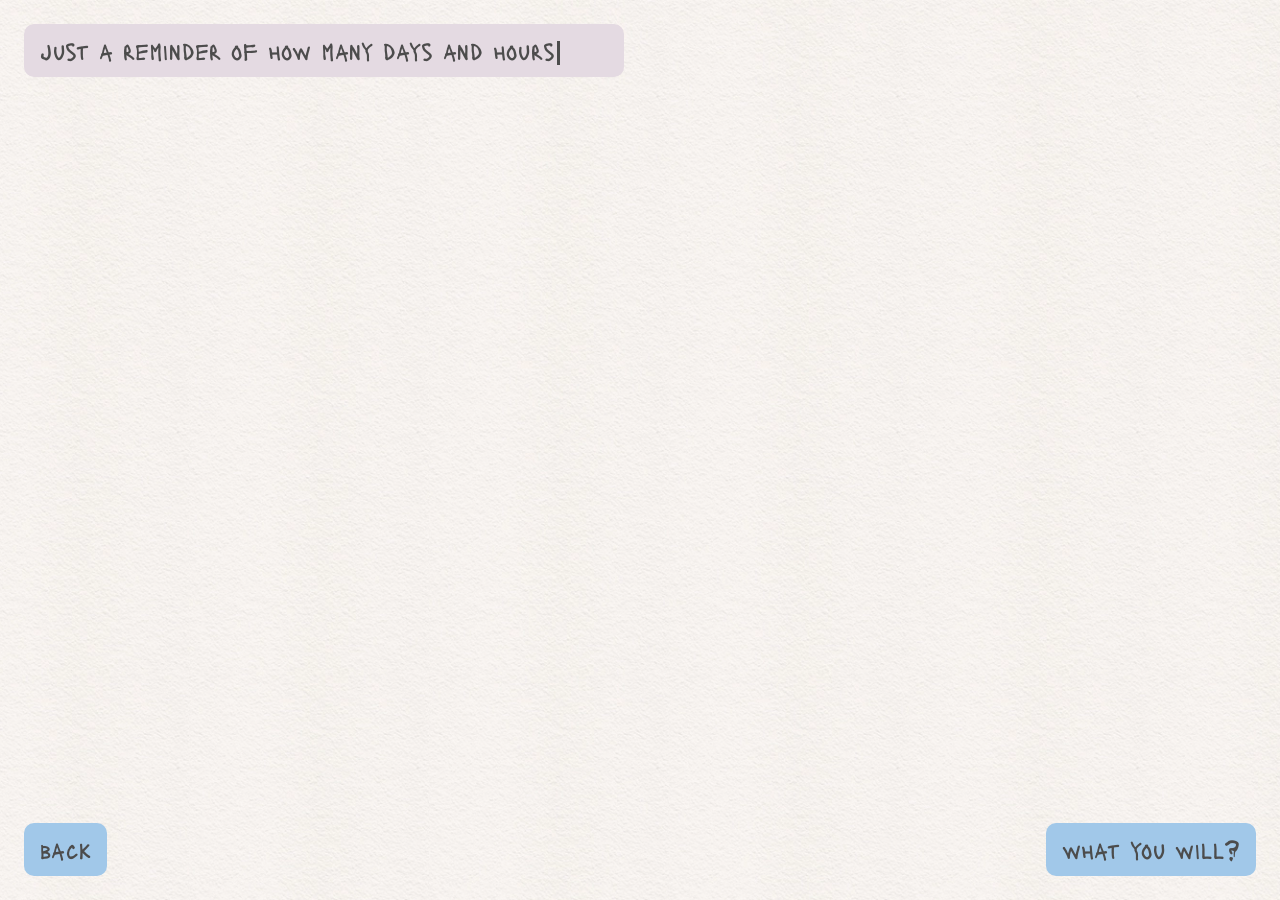
==== blobAttention.html @ 8530b4f0 "added blob scene & tried height fix" ====
<!doctype html>
<html lang="en">
  <head>
    <meta charset="UTF-8" />
    <title>Eight Hours</title>
    <link rel="stylesheet" type="text/css" href="style.css" />
        <meta name="viewport" content="width=device-width, initial-scale=1.0" />

  </head>
  <body>
    <div class="chat">
      <p>
        just a reminder of how many days and hours of life are left until
        someone my age reaches life expectancy
      </p>
      <p>
        these numbers carry so much weight and significance that they are eating
        me up from the inside like a time bomb
      </p>
      <p>some simple maths of existence</p>
    </div>
    <div class="blob-container" id="blob">
      <!-- Example file items; replace with your own -->
      <div class="file-item">
        <img src="imgs\calendarPie.jpg" alt="File 1" />
        <div class="title">calendarPie</div>
        <div class="meta">JPG • 2.4 MB<br />2026-03-12</div>
      </div>

      <div class="file-item">
        <img src="imgs\deluluBiz.jpg" alt="File 2" />
        <div class="title">deluluBiz</div>
        <div class="meta">JPG • 1.1 MB<br />2025-01-05</div>
      </div>

      <div class="file-item">
        <img src="imgs\restCreatures.jpg" alt="File 3" />
        <div class="title">restCreatures</div>
        <div class="meta">JPG • 18 KB<br />2023-11-20</div>
      </div>

      <div class="file-item">
        <img src="imgs\wheel.png" alt="File 4" />
        <div class="title">Wheel</div>
        <div class="meta">PNG • 3.8 MB<br />2025-06-01</div>
      </div>

      <div class="file-item">
        <img src="Project (20260610094150).jpg" alt="File 5" />
        <div class="title">Project Plan</div>
        <div class="meta">JPG • 5.2 MB<br />2024-09-18</div>
      </div>

      <div class="file-item">
        <img src="Project (20260610102635).jpg" alt="File 6" />
        <div class="title">Week plan</div>
        <div class="meta">JPG • 24 MB<br />2025-02-10</div>
      </div>
      <div class="file-item">
        <img src="Project (20260610102644).jpg" alt="File 6" />
        <div class="title">to do</div>
        <div class="meta">JPG • 24 MB<br />2025-02-10</div>
      </div>
      <div class="file-item">
        <img src="Project (20260610102722).jpg" alt="File 6" />
        <div class="title">Game design research</div>
        <div class="meta">JPG • 24 MB<br />2025-02-10</div>
      </div>
      //dublicate
      <div class="file-item">
        <img src="Project (20260610102732).jpg" alt="File 1" />
        <div class="title">Process</div>
        <div class="meta">JPG • 2.4 MB<br />2024-03-12</div>
      </div>

      <div class="file-item">
        <img src="Project (20260610102746).jpg" alt="File 2" />
        <div class="title">Game design</div>
        <div class="meta">PNG • 1.1 MB<br />2025-01-05</div>
      </div>

      <div class="file-item">
        <img src="Project (20260610102746).jpg" alt="File 3" />
        <div class="title">Next steps</div>
        <div class="meta">JPG • 18 KB<br />2023-11-20</div>
      </div>

      <div class="file-item">
        <img src="Project (20260610102838).jpg" alt="File 4" />
        <div class="title">Curiosity map</div>
        <div class="meta">JPG • 3.8 MB<br />2025-06-01</div>
      </div>
    </div>
    <footer>
      <a href="calendarPie.html" class="button">back</a>
      <a href="planning.html" class="button">what you will?</a>
    </footer>

    <script src="typewritter.js"></script>
    <script>
      const blob = document.getElementById("blob");
      const items = Array.from(blob.querySelectorAll(".file-item"));

      // Helper: random float in range
      const rand = (min, max) => Math.random() * (max - min) + min;

      // Helper: random sign
      const sign = () => (Math.random() > 0.5 ? 1 : -1);

      items.forEach((item, i) => {
        const rect = blob.getBoundingClientRect();
        const itemW = item.offsetWidth;
        const itemH = item.offsetHeight;

        // Keep items somewhat inside the blob (with padding)
        const padding = 40;
        const maxX = rect.width - itemW - padding * 2;
        const maxY = rect.height - itemH - padding * 2;

        // Random base offset
        const x0 = rand(padding, maxX + padding);
        const y0 = rand(padding, maxY + padding);

        // Generate 3 additional keyframe offsets around the base
        const x1 = x0 + rand(-60, 60);
        const y1 = y0 + rand(-60, 60);
        const x2 = x0 + rand(-90, 90);
        const y2 = y0 + rand(-90, 90);
        const x3 = x0 + rand(-40, 40);
        const y3 = y0 + rand(-40, 40);

        // Slight rotation drift
        const rot0 = rand(-6, 6);
        const rot1 = rot0 + rand(-8, 8);
        const rot2 = rot0 + rand(-10, 10);
        const rot3 = rot0 + rand(-6, 6);

        // Random duration and delay for organic feel
        const duration = rand(22, 35); // seconds
        const delay = rand(0, -15); // negative to desync start

        item.style.setProperty("--x0", `${x0}px`);
        item.style.setProperty("--y0", `${y0}px`);
        item.style.setProperty("--x1", `${x1}px`);
        item.style.setProperty("--y1", `${y1}px`);
        item.style.setProperty("--x2", `${x2}px`);
        item.style.setProperty("--y2", `${y2}px`);
        item.style.setProperty("--x3", `${x3}px`);
        item.style.setProperty("--y3", `${y3}px`);

        item.style.setProperty("--rot0", `${rot0}deg`);
        item.style.setProperty("--rot1", `${rot1}deg`);
        item.style.setProperty("--rot2", `${rot2}deg`);
        item.style.setProperty("--rot3", `${rot3}deg`);

        item.style.setProperty("--duration", `${duration}s`);
        item.style.setProperty("--delay", `${delay}s`);
      });

      // Optional: re-calculate on resize to keep items inside
      window.addEventListener("resize", () => {
        location.reload(); // simple approach; can be refined if needed
      });
    </script>
  </body>
</html>
---- style.css ----
@import url("https://fonts.googleapis.com/css2?family=Lacquer&display=swap");

:root {
  --text-color: #4c4c4c;
  --bubble-color: #e4dae2;
  --button-color: #a1c8e9;
}

* {
  box-sizing: border-box;
}

body {
  background: url("whitePaper.webp") no-repeat center center fixed;
  background-size: cover;
  color: var(--text-color);
  font-family: "Lacquer", cursive;
  margin: 0;
  padding: 0;
  display: flex;
  flex-direction: column;
  /* justify-content: space-between; */
  min-height: 100vh;
  min-height: 100dvh;

  position: relative;
  overflow-x: hidden;
}

.intro {
  background: url("imgs/deluluBiz.jpg") no-repeat center center fixed;
}

.rest {
  background: url("imgs/restCreatures.jpg") no-repeat center bottom fixed;
  background-size: cover;
}

.calendarPie {
  background: url("imgs/calendarPie(1).jpg") no-repeat center center fixed;
  background-size: cover;
}

.countdown {
  background: url("imgs/counterBG.jpg") no-repeat center center fixed;
  background-size: cover;
}

.chat {
  display: flex;
  flex-direction: column;
  margin: 24px;
  gap: 8px;
  max-width: 600px;
  z-index: 10;
}

h1 {
  font-size: 5rem;
  margin: 0;
}

h2 {
  font-size: 2rem;
  margin: 0;
}

p {
  font-size: 1.5rem;
  margin: 0;
}

p.strong {
  font-size: 2rem;
}

.chat h1,
.chat h2,
.chat p {
  max-width: 100%;
  word-wrap: break-word;

  color: var(--text-color);
  background-color: var(--bubble-color);
  padding: 12px 16px;
  border-radius: 10px;
  /* box-shadow: 0 2px 4px rgba(0, 0, 0, 0.1); */
}

.chat p {
  /* font-family: "Courier New", monospace; */
  overflow-wrap: break-word;
  min-height: 1.8em;
  opacity: 0;
}

.chat p.visible {
  opacity: 1;
}

.chat p.is-typing::after {
  content: "";
  display: inline-block;
  width: 0.12em;
  height: 1em;
  background-color: currentColor;
  vertical-align: text-bottom;
  margin-left: 0.08em;
  animation: blink-caret 0.8s steps(1, end) infinite;
}

@keyframes blink-caret {
  0%,
  50% {
    opacity: 1;
  }
  50.01%,
  100% {
    opacity: 0;
  }
}

.button,
button {
  background-color: var(--button-color);
  color: var(--text-color);
  font-size: 1.5rem;
  text-decoration: none;
  padding: 12px 16px;
  border-radius: 10px;
  cursor: pointer;
  border: none;
  font-family: "Lacquer", cursive;
}

#planButton {
  position: absolute;
  bottom: 50%;
  right: 50%;
  transform: translate(50%, 50%);
  align-self: center;
  z-index: 10;
}

footer {
  display: flex;
  justify-content: space-between;
  padding: 24px;
  gap: 8px;
  position: fixed;
  bottom: 0;
  width: 100vw;
}

.wheel {
  position: absolute;
  top: 0;
  left: 0;
  display: flex;
  justify-content: center;
  align-items: center;
  width: 100vw;
  height: 100vh;
  overflow: hidden;
  z-index: -1;
}

.wheel img {
  width: 100%;
  height: 100%;
  object-fit: contain;
  animation: slow-rotate 20s linear infinite;
  transform-origin: center;
}

@keyframes slow-rotate {
  from {
    transform: rotate(0deg);
  }
  to {
    transform: rotate(360deg);
  }
}

.app-shell {
  min-height: 30vh;
  flex: 2;
  display: flex;
  flex-direction: column;
}

.board {
  width: 100%;

  flex: 2;
}

.app-header {
  display: none;
  /* align-items: end;
  display: flex;
  justify-content: space-between;
  margin: 0;
  max-width: 1240px;
  padding: 24px;
  position: relative;
  z-index: 2; */
}

.notes {
  min-height: 50vh;
}

.note {
  color: var(--text-color);
}

.hidden-board-msg {
  font-size: 5rem;

  text-align: center;
  margin-top: 10px;
  z-index: 0;
  max-width: 800px;
  /* color: #4670bf; */
}

.msg {
  position: absolute;
  top: 0;
  left: 0;
  right: 0;
  bottom: 0;
  display: flex;
  flex-direction: column;
  align-items: center;
  justify-content: center;
}

.clock {
  display: flex;
  flex-direction: column;
  align-items: center;
  justify-content: flex-end;
  gap: 24px;
  font-size: 2rem;
  padding: 24px 24px 80px;
  position: absolute;
  width: 100%;
  height: 100%;
  z-index: -1;
}

.clock h2 {
  font-size: 6rem;
  margin: 0;
}

.days,
.hours,
.minutes,
.seconds {
  display: flex;
  flex-direction: column;
  align-items: center;
  gap: 8px;
}

#sketch-holder {
  width: 100%;
  height: 100%;
  box-sizing: border-box;
  display: flex;
  justify-content: center;
  align-items: center;
  position: absolute;
  top: 0;
  left: 0;
  z-index: -1;
  mix-blend-mode: multiply;
}
canvas {
  width: 100%;

  display: block;
  mix-blend-mode: multiply;
}

/* button {
  background: var(--coral);
  border: 0;
  color: var(--ink);
  cursor: pointer;
  font:
    500 16px "Outfit",
    sans-serif;
  margin-left: 25px;
  padding: 11px 15px;
  position: absolute;
  bottom: 24px;
  right: 24px;
} */

main {
  padding: 24px clamp(22px, 6vw, 84px);
  display: flex;
  flex-direction: column;
  /* height: 100vh; */
  box-sizing: border-box;
}

/* chartpie */
.chart-wrapper {
  display: flex;
  flex-direction: row-reverse;
  align-items: center;
  text-align: center;
  position: relative;
  height: 30vh;
  width: 100%;
  gap: 16px;
}

svg {
  /* flex:2; */
  width: min(80vw, 100vw);
  display: block;
  cursor: grab;
  touch-action: none;
  user-select: none;
  /* position:absolute;
  right:-25%;
  top:-25%; */
  margin: 0 -25% 0 0;
  transform: rotate(-90deg);
  mix-blend-mode: multiply;
}

svg.dragging {
  cursor: grabbing;
}

.slice {
  stroke: #f2eee8;
  stroke-width: 2;
}

.marker {
  fill: #4c4c4c;
}

.center {
  pointer-events: none;
}

#info {
  margin-top: 1rem;
  min-height: 3rem;
  font-size: 2rem;
  z-index: 10;
  mix-blend-mode: multiply;
}

#info strong {
  display: block;
  font-size: 3rem;
}

#info span {
  color: #666;
}

.scroll-container {
  height: 100vh;
  overflow-y: auto;
}

/* Main blob container */
.blob-container {
  position: relative;
  width: min(95vw, 100vw);
  height: min(80vh, 90vh);
  background: var(--blob-bg);
  border: 1px solid var(--blob-border);
  border-radius: 60% 40% 30% 70% / 60% 30% 70% 40%;
  overflow: hidden;
  animation: blob-morph 18s ease-in-out infinite;
  box-shadow:
    0 0 40px rgba(255, 255, 255, 0.06),
    inset 0 0 60px rgba(255, 255, 255, 0.03);
}

@keyframes blob-morph {
  0%,
  100% {
    border-radius: 60% 40% 30% 70% / 60% 30% 70% 40%;
  }
  25% {
    border-radius: 55% 45% 35% 65% / 55% 35% 65% 45%;
  }
  50% {
    border-radius: 65% 35% 25% 75% / 65% 35% 65% 35%;
  }
  75% {
    border-radius: 58% 42% 32% 68% / 58% 32% 68% 42%;
  }
}

/* Individual file items */
.file-item {
  position: absolute;
  width: 160px;
  /* background: var(--item-bg); */
  border: 1px solid rgba(255, 255, 255, 0.12);
  /* border-radius: 12px; */
  /* padding: 10px; */
  backdrop-filter: blur(2px);
  /* box-shadow: 0 4px 18px rgba(0, 0, 0, 0.25); */
  transform: translate(-50%, -50%);
  will-change: transform;
  animation: drift var(--duration, 25s) ease-in-out infinite;
  animation-delay: var(--delay, 0s);
  font-family: courier, monospace;
}

.file-item img {
  width: 100%;
  height: 100px;
  object-fit: cover;
  /* border-radius: 8px; */
  display: block;
  margin-bottom: 8px;
  filter: saturate(0.9) contrast(1.05);
}

.file-item .title {
  font-size: 13px;
  font-weight: 600;
  margin-bottom: 4px;
  color: var(--item-text);
}

.file-item .meta {
  font-size: 11px;
  color: var(--item-subtext);
  line-height: 1.3;
}

@keyframes drift {
  0% {
    transform: translate(calc(-50% + var(--x0)), calc(-50% + var(--y0)))
      rotate(var(--rot0));
  }
  25% {
    transform: translate(calc(-50% + var(--x1)), calc(-50% + var(--y1)))
      rotate(var(--rot1));
  }
  50% {
    transform: translate(calc(-50% + var(--x2)), calc(-50% + var(--y2)))
      rotate(var(--rot2));
  }
  75% {
    transform: translate(calc(-50% + var(--x3)), calc(-50% + var(--y3)))
      rotate(var(--rot3));
  }
  100% {
    transform: translate(calc(-50% + var(--x0)), calc(-50% + var(--y0)))
      rotate(var(--rot0));
  }
}

@media (max-width: 768px) {
  body {
    height: 100vh;
    height: 100dvh;

    overflow: hidden;
    margin-bottom: 80px;
  }

  .hidden-board-msg {
    font-size: 2rem;
    max-width: 300px;
  }

  h1 {
    font-size: 2.5rem;
  }
  .chat,
  footer {
    margin: 8px;
  }

  footer {
    position: absolute;
    padding: 8px;
    bottom: 0;
    z-index: 10;
  }

  .clock {
    position: relative;
  }

  .clock h2 {
    font-size: 3rem;
  }

  .days,
  .hours,
  .minutes,
  .seconds {
    font-size: 1.2rem;
  }

  #planButton {
    position: relative;
    bottom: auto;
    right: auto;
    transform: none;
  }

  main {
    padding: 0;
  }

  .chart-wrapper {
    /* flex-direction: column-reverse;
    justify-content: flex-start;
    align-items: flex-start;
    height: auto; */
    width: 100%;
    height: auto;
    /* overflow: hidden; */
  }

  svg {
    flex: 2;
    margin: 0;
    transform: none;
    width: 200vw;
    /* position: absolute;
    right: -40%; */
    margin-right: -70%;
    top: 0;
    transform: rotate(-90deg);
  }

  #info {
    width: 25%;
  }
}
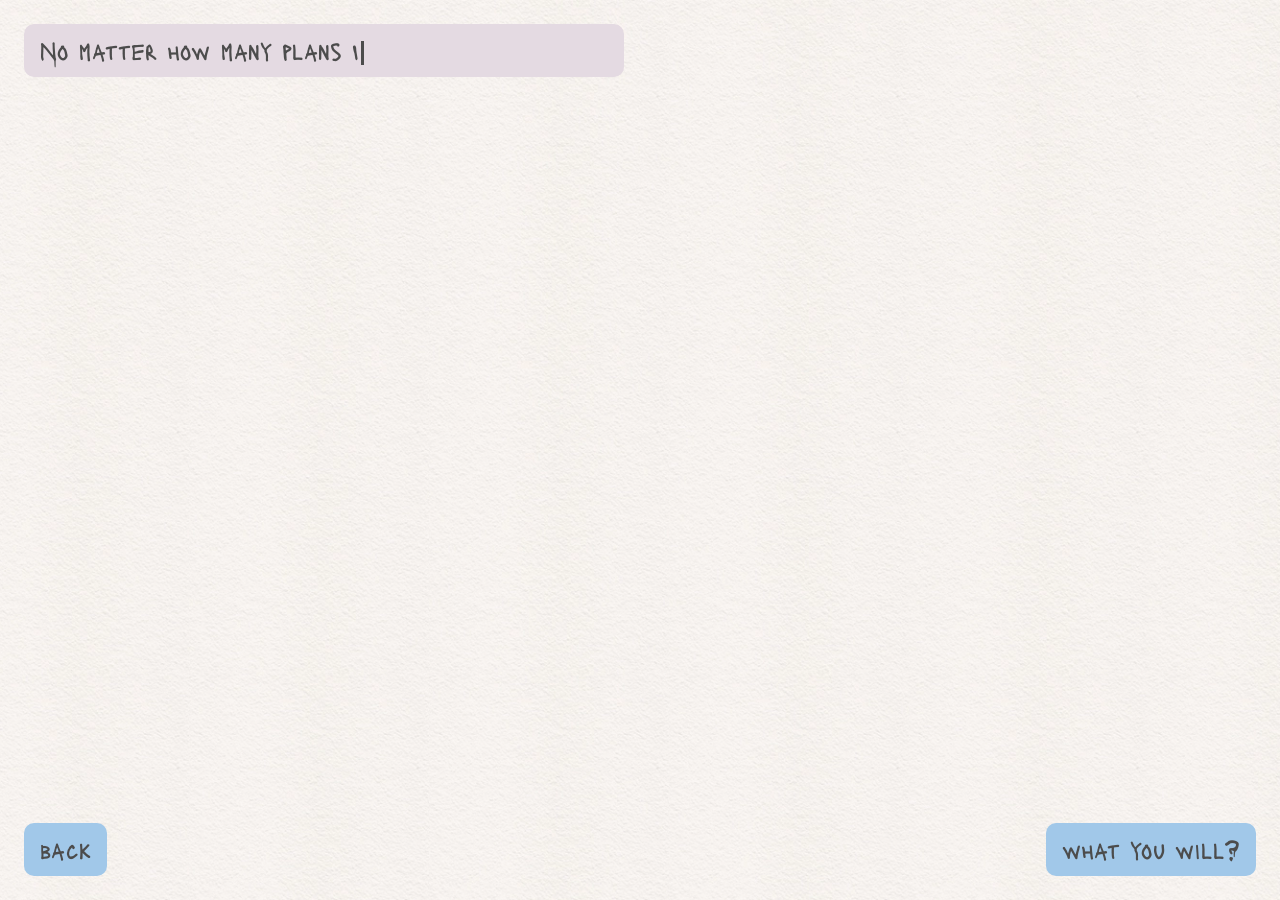
==== commit 64cf2241: "fixed bugs & height issues" ====
--- a/blobAttention.html
+++ b/blobAttention.html
@@ -4,20 +4,23 @@
     <meta charset="UTF-8" />
     <title>Eight Hours</title>
     <link rel="stylesheet" type="text/css" href="style.css" />
-        <meta name="viewport" content="width=device-width, initial-scale=1.0" />
-
+    <meta name="viewport" content="width=device-width, initial-scale=1.0" />
   </head>
   <body>
     <div class="chat">
       <p>
-        just a reminder of how many days and hours of life are left until
-        someone my age reaches life expectancy
+        No matter how many plans I make, "the map is not the territory, the word
+        is not the thing", someone said.
       </p>
       <p>
-        these numbers carry so much weight and significance that they are eating
-        me up from the inside like a time bomb
+        I organize my notes, the things I do and create, but no matter how hard
+        I try to organize my thoughts, the image always slips away from me.
       </p>
-      <p>some simple maths of existence</p>
+      <p>
+        and I remain a suspended creature, bearing many digital traces of
+        attempts to organize my desire. the week-machine will never work. I am
+        an unruly blob of becoming.
+      </p>
     </div>
     <div class="blob-container" id="blob">
       <!-- Example file items; replace with your own -->
--- a/style.css
+++ b/style.css
@@ -37,7 +37,7 @@
 }
 
 .calendarPie {
-  background: url("imgs/calendarPie(1).jpg") no-repeat center center fixed;
+  background: url("imgs/calendarPie(1).jpg") no-repeat center center scroll;
   background-size: cover;
 }
 
@@ -316,9 +316,13 @@
   align-items: center;
   text-align: center;
   position: relative;
-  height: 30vh;
+  /* height: 30vh; */
   width: 100%;
   gap: 16px;
+  position:absolute;
+  top:0;
+  bottom:0;
+  overflow:hidden;
 }
 
 svg {
@@ -334,6 +338,7 @@
   margin: 0 -25% 0 0;
   transform: rotate(-90deg);
   mix-blend-mode: multiply;
+  height: 100%;
 }
 
 svg.dragging {
@@ -471,11 +476,11 @@
 
 @media (max-width: 768px) {
   body {
-    height: 100vh;
-    height: 100dvh;
-
-    overflow: hidden;
-    margin-bottom: 80px;
+    min-height: 100vh;
+    min-height: 100dvh;
+
+    /* overflow: hidden; */
+    /* margin-bottom: 80px; */
   }
 
   .hidden-board-msg {
@@ -530,7 +535,8 @@
     align-items: flex-start;
     height: auto; */
     width: 100%;
-    height: auto;
+    position: relative;
+    /* height: auto; */
     /* overflow: hidden; */
   }
 
@@ -549,4 +555,11 @@
   #info {
     width: 25%;
   }
-}
+
+  .plan-container{
+    min-height: 40vh;
+    display:flex;
+    justify-content:center;
+  }
+
+}
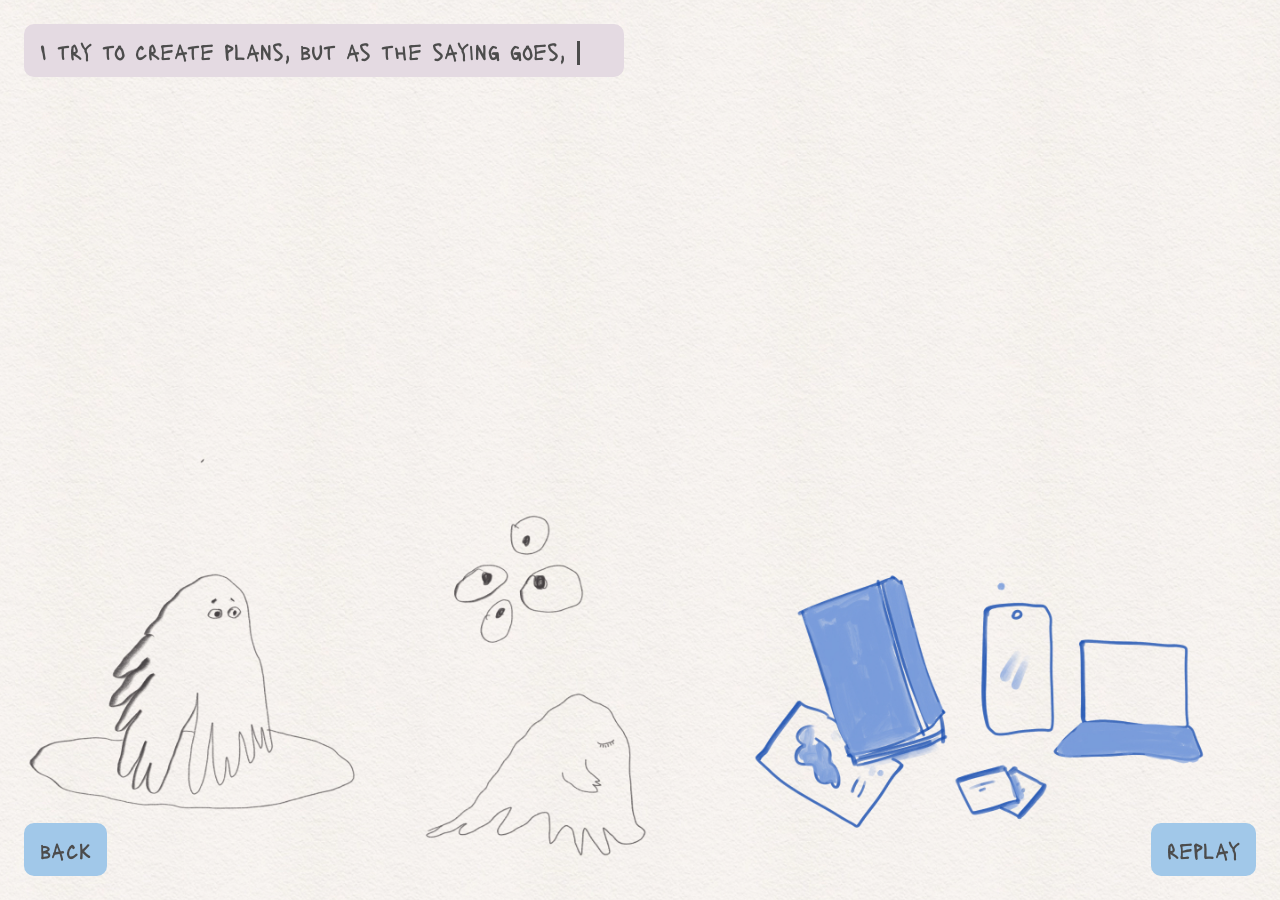
==== commit 0224e6ab: "texts & pie position" ====
--- a/blobAttention.html
+++ b/blobAttention.html
@@ -6,27 +6,24 @@
     <link rel="stylesheet" type="text/css" href="style.css" />
     <meta name="viewport" content="width=device-width, initial-scale=1.0" />
   </head>
-  <body>
+  <body class="blobAttention">
     <div class="chat">
       <p>
-        No matter how many plans I make, "the map is not the territory, the word
-        is not the thing", someone said.
+        I try to create plans, but as the saying goes, "the map is not the
+        territory, the word is not the thing."
       </p>
       <p>
-        I organize my notes, the things I do and create, but no matter how hard
-        I try to organize my thoughts, the image always slips away from me.
+        I organize my notes, my actions, and my creations, yet no matter how
+        hard I try, the big picture always slips away.
       </p>
-      <p>
-        and I remain a suspended creature, bearing many digital traces of
-        attempts to organize my desire. the week-machine will never work. I am
-        an unruly blob of becoming.
-      </p>
+      <p>the "week-machine" will never work.</p>
+      <p>I am simply an unruly, fluid blob in the process of becoming</p>
     </div>
     <div class="blob-container" id="blob">
       <!-- Example file items; replace with your own -->
       <div class="file-item">
-        <img src="imgs\calendarPie.jpg" alt="File 1" />
-        <div class="title">calendarPie</div>
+        <img src="imgs\Calendar(1).png" alt="File 1" />
+        <div class="title">calendar</div>
         <div class="meta">JPG • 2.4 MB<br />2026-03-12</div>
       </div>
 
@@ -77,12 +74,6 @@
       </div>
 
       <div class="file-item">
-        <img src="Project (20260610102746).jpg" alt="File 2" />
-        <div class="title">Game design</div>
-        <div class="meta">PNG • 1.1 MB<br />2025-01-05</div>
-      </div>
-
-      <div class="file-item">
         <img src="Project (20260610102746).jpg" alt="File 3" />
         <div class="title">Next steps</div>
         <div class="meta">JPG • 18 KB<br />2023-11-20</div>
@@ -93,10 +84,41 @@
         <div class="title">Curiosity map</div>
         <div class="meta">JPG • 3.8 MB<br />2025-06-01</div>
       </div>
+
+      <div class="file-item">
+        <img src="imgs\Hands.png" alt="File 4" />
+        <div class="title">Hands pointing</div>
+        <div class="meta">PNG • 3.8 MB<br />2025-06-01</div>
+      </div>
+      <div class="file-item">
+        <img src="imgs\Glasses.png" alt="File 4" />
+        <div class="title">Glasses</div>
+        <div class="meta">PNG • 3.8 MB<br />2025-06-01</div>
+      </div>
+      <div class="file-item">
+        <img src="imgs\Ghosts.png" alt="File 4" />
+        <div class="title">Ghosts</div>
+        <div class="meta">PNG • 3.8 MB<br />2025-06-01</div>
+      </div>
+      <div class="file-item">
+        <img src="imgs\Piechart.jpg" alt="File 4" />
+        <div class="title">Pie Chart</div>
+        <div class="meta">JPG • 3.8 MB<br />2025-06-01</div>
+      </div>
+      <div class="file-item">
+        <img src="imgs\Shadow.png" alt="File 4" />
+        <div class="title">Shadow</div>
+        <div class="meta">JPG • 3.8 MB<br />2025-06-01</div>
+      </div>
+      <div class="file-item">
+        <img src="imgs\artisticResearch.jpg" alt="File 4" />
+        <div class="title">Artistic Research</div>
+        <div class="meta">JPG • 3.8 MB<br />2025-06-01</div>
+      </div>
     </div>
     <footer>
-      <a href="calendarPie.html" class="button">back</a>
-      <a href="planning.html" class="button">what you will?</a>
+      <a href="planning.html" class="button">back</a>
+      <a href="index.html" class="button">replay</a>
     </footer>
 
     <script src="typewritter.js"></script>
@@ -104,66 +126,68 @@
       const blob = document.getElementById("blob");
       const items = Array.from(blob.querySelectorAll(".file-item"));
 
-      // Helper: random float in range
       const rand = (min, max) => Math.random() * (max - min) + min;
+      const clamp = (value, min, max) => Math.min(Math.max(value, min), max);
 
-      // Helper: random sign
-      const sign = () => (Math.random() > 0.5 ? 1 : -1);
+      function positionItems() {
+        const rect = blob.getBoundingClientRect();
+        if (!rect.width || !rect.height) return;
 
-      items.forEach((item, i) => {
-        const rect = blob.getBoundingClientRect();
-        const itemW = item.offsetWidth;
-        const itemH = item.offsetHeight;
+        items.forEach((item) => {
+          const itemW = item.offsetWidth;
+          const itemH = item.offsetHeight;
+          const padding = 40;
+          const minX = itemW / 2 + padding;
+          const minY = itemH / 2 + padding;
+          const maxX = Math.max(minX, rect.width - minX);
+          const maxY = Math.max(minY, rect.height - minY);
+          const x0 = rand(minX, maxX);
+          const y0 = rand(minY, maxY);
+          const x1 = clamp(x0 + rand(-60, 60), minX, maxX);
+          const y1 = clamp(y0 + rand(-60, 60), minY, maxY);
+          const x2 = clamp(x0 + rand(-90, 90), minX, maxX);
+          const y2 = clamp(y0 + rand(-90, 90), minY, maxY);
+          const x3 = clamp(x0 + rand(-40, 40), minX, maxX);
+          const y3 = clamp(y0 + rand(-40, 40), minY, maxY);
+          const rot0 = rand(-6, 6);
+          const rot1 = rot0 + rand(-8, 8);
+          const rot2 = rot0 + rand(-10, 10);
+          const rot3 = rot0 + rand(-6, 6);
+          const duration = rand(22, 35);
+          const delay = rand(0, -15);
 
-        // Keep items somewhat inside the blob (with padding)
-        const padding = 40;
-        const maxX = rect.width - itemW - padding * 2;
-        const maxY = rect.height - itemH - padding * 2;
+          item.style.left = "0";
+          item.style.top = "0";
+          item.style.setProperty("--x0", `${x0}px`);
+          item.style.setProperty("--y0", `${y0}px`);
+          item.style.setProperty("--x1", `${x1}px`);
+          item.style.setProperty("--y1", `${y1}px`);
+          item.style.setProperty("--x2", `${x2}px`);
+          item.style.setProperty("--y2", `${y2}px`);
+          item.style.setProperty("--x3", `${x3}px`);
+          item.style.setProperty("--y3", `${y3}px`);
+          item.style.setProperty("--rot0", `${rot0}deg`);
+          item.style.setProperty("--rot1", `${rot1}deg`);
+          item.style.setProperty("--rot2", `${rot2}deg`);
+          item.style.setProperty("--rot3", `${rot3}deg`);
+          item.style.setProperty("--duration", `${duration}s`);
+          item.style.setProperty("--delay", `${delay}s`);
+        });
+      }
 
-        // Random base offset
-        const x0 = rand(padding, maxX + padding);
-        const y0 = rand(padding, maxY + padding);
+      function schedulePositioning() {
+        requestAnimationFrame(positionItems);
+      }
 
-        // Generate 3 additional keyframe offsets around the base
-        const x1 = x0 + rand(-60, 60);
-        const y1 = y0 + rand(-60, 60);
-        const x2 = x0 + rand(-90, 90);
-        const y2 = y0 + rand(-90, 90);
-        const x3 = x0 + rand(-40, 40);
-        const y3 = y0 + rand(-40, 40);
+      if (document.body.classList.contains("text-complete")) {
+        schedulePositioning();
+      } else {
+        document.addEventListener("chat-text-complete", schedulePositioning, {
+          once: true,
+        });
+      }
 
-        // Slight rotation drift
-        const rot0 = rand(-6, 6);
-        const rot1 = rot0 + rand(-8, 8);
-        const rot2 = rot0 + rand(-10, 10);
-        const rot3 = rot0 + rand(-6, 6);
-
-        // Random duration and delay for organic feel
-        const duration = rand(22, 35); // seconds
-        const delay = rand(0, -15); // negative to desync start
-
-        item.style.setProperty("--x0", `${x0}px`);
-        item.style.setProperty("--y0", `${y0}px`);
-        item.style.setProperty("--x1", `${x1}px`);
-        item.style.setProperty("--y1", `${y1}px`);
-        item.style.setProperty("--x2", `${x2}px`);
-        item.style.setProperty("--y2", `${y2}px`);
-        item.style.setProperty("--x3", `${x3}px`);
-        item.style.setProperty("--y3", `${y3}px`);
-
-        item.style.setProperty("--rot0", `${rot0}deg`);
-        item.style.setProperty("--rot1", `${rot1}deg`);
-        item.style.setProperty("--rot2", `${rot2}deg`);
-        item.style.setProperty("--rot3", `${rot3}deg`);
-
-        item.style.setProperty("--duration", `${duration}s`);
-        item.style.setProperty("--delay", `${delay}s`);
-      });
-
-      // Optional: re-calculate on resize to keep items inside
-      window.addEventListener("resize", () => {
-        location.reload(); // simple approach; can be refined if needed
-      });
+      window.addEventListener("resize", schedulePositioning);
     </script>
   </body>
 </html>
--- a/style.css
+++ b/style.css
@@ -4,6 +4,8 @@
   --text-color: #4c4c4c;
   --bubble-color: #e4dae2;
   --button-color: #a1c8e9;
+  --blob-bg: #e4dae263;
+  --blob-border: rgba(223, 182, 182, 0.25);
 }
 
 * {
@@ -43,6 +45,11 @@
 
 .countdown {
   background: url("imgs/counterBG.jpg") no-repeat center center fixed;
+  background-size: cover;
+}
+
+.blobAttention {
+  background: url("imgs/blobBG(1).jpg") no-repeat center right fixed;
   background-size: cover;
 }
 
@@ -319,10 +326,10 @@
   /* height: 30vh; */
   width: 100%;
   gap: 16px;
-  position:absolute;
-  top:0;
-  bottom:0;
-  overflow:hidden;
+  position: absolute;
+  top: 0;
+  bottom: 0;
+  overflow: hidden;
 }
 
 svg {
@@ -359,11 +366,12 @@
 }
 
 #info {
-  margin-top: 1rem;
+  margin: 1rem;
   min-height: 3rem;
   font-size: 2rem;
   z-index: 10;
   mix-blend-mode: multiply;
+  position:absolute;
 }
 
 #info strong {
@@ -553,13 +561,18 @@
   }
 
   #info {
-    width: 25%;
-  }
-
-  .plan-container{
-    min-height: 40vh;
-    display:flex;
-    justify-content:center;
-  }
-
-}
+    width: 50%;
+    font-size: 1.2rem;
+    text-align: right;
+  }
+
+  #info strong {
+    font-size: 1.5rem;
+  }
+
+  .plan-container {
+    min-height: 50vh;
+    display: flex;
+    justify-content: center;
+  }
+}
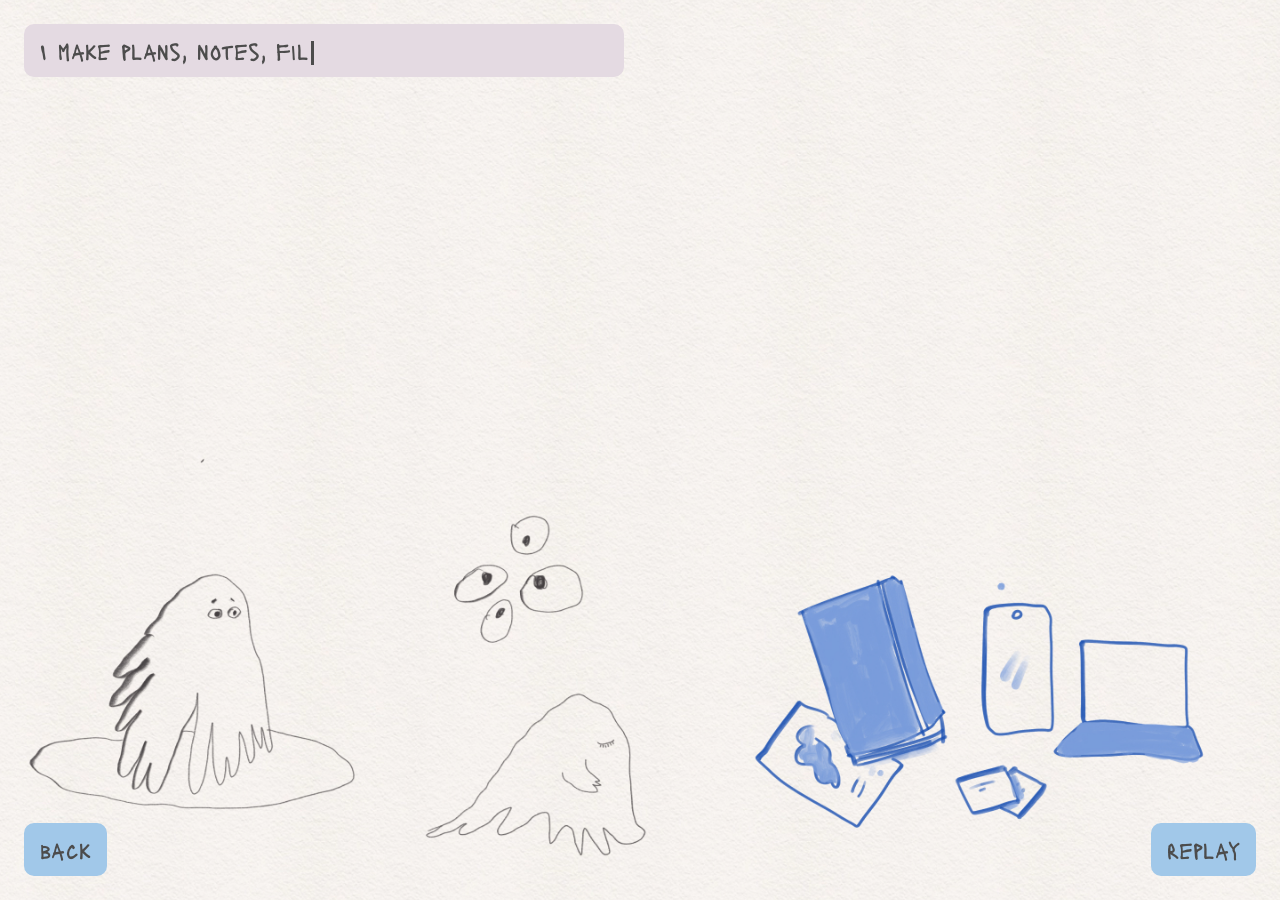
==== commit eeb60b94: "blob shape & text" ====
--- a/blobAttention.html
+++ b/blobAttention.html
@@ -9,15 +9,13 @@
   <body class="blobAttention">
     <div class="chat">
       <p>
-        I try to create plans, but as the saying goes, "the map is not the
-        territory, the word is not the thing."
+       I make plans, notes, files, diagrams, maps
       </p>
       <p>
-        I organize my notes, my actions, and my creations, yet no matter how
-        hard I try, the big picture always slips away.
+       yet no matter how hard I try, the big picture  always slips away
       </p>
-      <p>the "week-machine" will never work.</p>
-      <p>I am simply an unruly, fluid blob in the process of becoming</p>
+      <p>the optimized week-machine will never work</p>
+      <p>I am an ungovernable blob in the process of becoming</p>
     </div>
     <div class="blob-container" id="blob">
       <!-- Example file items; replace with your own -->
--- a/style.css
+++ b/style.css
@@ -147,6 +147,7 @@
   transform: translate(50%, 50%);
   align-self: center;
   z-index: 10;
+  background-color: #f6c2d9;
 }
 
 footer {
@@ -321,11 +322,12 @@
   display: flex;
   flex-direction: row-reverse;
   align-items: center;
+  justify-content: center;
   text-align: center;
   position: relative;
   /* height: 30vh; */
   width: 100%;
-  gap: 16px;
+  gap: 8px;
   position: absolute;
   top: 0;
   bottom: 0;
@@ -334,7 +336,7 @@
 
 svg {
   /* flex:2; */
-  width: min(80vw, 100vw);
+  width: 100vw;
   display: block;
   cursor: grab;
   touch-action: none;
@@ -342,7 +344,7 @@
   /* position:absolute;
   right:-25%;
   top:-25%; */
-  margin: 0 -25% 0 0;
+  /* margin: 0 -25% 0 0; */
   transform: rotate(-90deg);
   mix-blend-mode: multiply;
   height: 100%;
@@ -366,12 +368,12 @@
 }
 
 #info {
-  margin: 1rem;
+  padding: 0 0 0 16px;
   min-height: 3rem;
   font-size: 2rem;
   z-index: 10;
   mix-blend-mode: multiply;
-  position:absolute;
+  /* position: absolute; */
 }
 
 #info strong {
@@ -504,6 +506,14 @@
     margin: 8px;
   }
 
+  .intro .chat {
+    margin-bottom: 80px;
+  }
+
+  /* .plan-container {
+    padding-bottom: 80px;
+  } */
+
   footer {
     position: absolute;
     padding: 8px;
@@ -531,6 +541,7 @@
     bottom: auto;
     right: auto;
     transform: none;
+    background-color: #f6c2d9;
   }
 
   main {
@@ -549,21 +560,19 @@
   }
 
   svg {
-    flex: 2;
     margin: 0;
     transform: none;
     width: 200vw;
     /* position: absolute;
     right: -40%; */
-    margin-right: -70%;
+    margin-right: -50%;
     top: 0;
     transform: rotate(-90deg);
   }
 
   #info {
-    width: 50%;
+    /* width: 30%; */
     font-size: 1.2rem;
-    text-align: right;
   }
 
   #info strong {
@@ -575,4 +584,11 @@
     display: flex;
     justify-content: center;
   }
-}
+
+  .blob-container{
+    height: min(60vh, 90vh);
+    margin:48px 16px;
+  }
+
+
+}
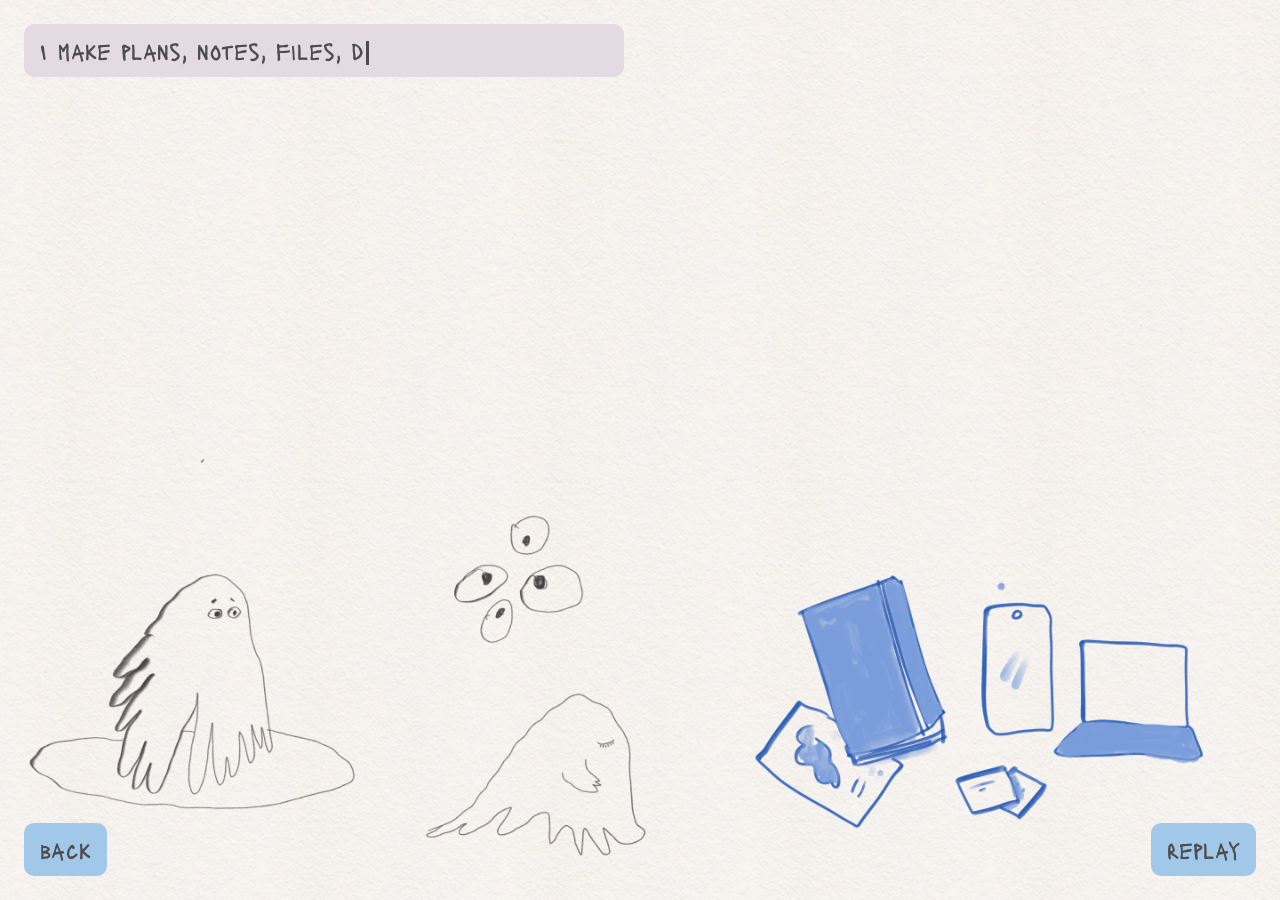
==== commit fb66723d: "added project thumbnails" ====
--- a/blobAttention.html
+++ b/blobAttention.html
@@ -8,12 +8,8 @@
   </head>
   <body class="blobAttention">
     <div class="chat">
-      <p>
-       I make plans, notes, files, diagrams, maps
-      </p>
-      <p>
-       yet no matter how hard I try, the big picture  always slips away
-      </p>
+      <p>I make plans, notes, files, diagrams, maps</p>
+      <p>yet no matter how hard I try, the big picture always slips away</p>
       <p>the optimized week-machine will never work</p>
       <p>I am an ungovernable blob in the process of becoming</p>
     </div>
@@ -64,7 +60,6 @@
         <div class="title">Game design research</div>
         <div class="meta">JPG • 24 MB<br />2025-02-10</div>
       </div>
-      //dublicate
       <div class="file-item">
         <img src="Project (20260610102732).jpg" alt="File 1" />
         <div class="title">Process</div>
@@ -113,7 +108,43 @@
         <div class="title">Artistic Research</div>
         <div class="meta">JPG • 3.8 MB<br />2025-06-01</div>
       </div>
+      <div class="file-item">
+        <img src="imgs\delulu biz plan.jpg" alt="File 4" />
+        <div class="title">delulu biz plan</div>
+        <div class="meta">JPG • 3.8 MB<br />2025-06-01</div>
+      </div>
+      <div class="file-item">
+        <img src="imgs\drawing.jpg" alt="File 4" />
+        <div class="title">drawing diary</div>
+        <div class="meta">JPG • 3.8 MB<br />2025-06-01</div>
+      </div>
+      <div class="file-item">
+        <img src="imgs\encyclopedia.jpg" alt="File 4" />
+        <div class="title">encyclopedia</div>
+        <div class="meta">JPG • 3.8 MB<br />2025-06-01</div>
+      </div>
+      <div class="file-item">
+        <img src="imgs\garden.jpg" alt="File 4" />
+        <div class="title">encyclopedia</div>
+        <div class="meta">JPG • 3.8 MB<br />2025-06-01</div>
+      </div>
+      <div class="file-item">
+        <img src="imgs\klif website.jpg" alt="File 4" />
+        <div class="title">klif website</div>
+        <div class="meta">JPG • 3.8 MB<br />2025-08-09</div>
+      </div>
+      <div class="file-item">
+        <img src="imgs\observatory.jpg" alt="File 4" />
+        <div class="title">observatory</div>
+        <div class="meta">JPG • 3.8 MB<br />2025-08-09</div>
+      </div>
+      <div class="file-item">
+        <img src="imgs\personal website.jpg" alt="File 4" />
+        <div class="title">personal website</div>
+        <div class="meta">JPG • 3.8 MB<br />2025-08-09</div>
+      </div>
     </div>
+
     <footer>
       <a href="planning.html" class="button">back</a>
       <a href="index.html" class="button">replay</a>
--- a/style.css
+++ b/style.css
@@ -4,8 +4,8 @@
   --text-color: #4c4c4c;
   --bubble-color: #e4dae2;
   --button-color: #a1c8e9;
-  --blob-bg: #e4dae263;
-  --blob-border: rgba(223, 182, 182, 0.25);
+  --blob-bg: #dae4da63;
+  --blob-border: #dae4da88;
 }
 
 * {
@@ -398,7 +398,7 @@
   background: var(--blob-bg);
   border: 1px solid var(--blob-border);
   border-radius: 60% 40% 30% 70% / 60% 30% 70% 40%;
-  overflow: hidden;
+  /* overflow: hidden; */
   animation: blob-morph 18s ease-in-out infinite;
   box-shadow:
     0 0 40px rgba(255, 255, 255, 0.06),
@@ -440,8 +440,8 @@
 
 .file-item img {
   width: 100%;
-  height: 100px;
-  object-fit: cover;
+  /* height: 100px; */
+  object-fit: contain;
   /* border-radius: 8px; */
   display: block;
   margin-bottom: 8px;
